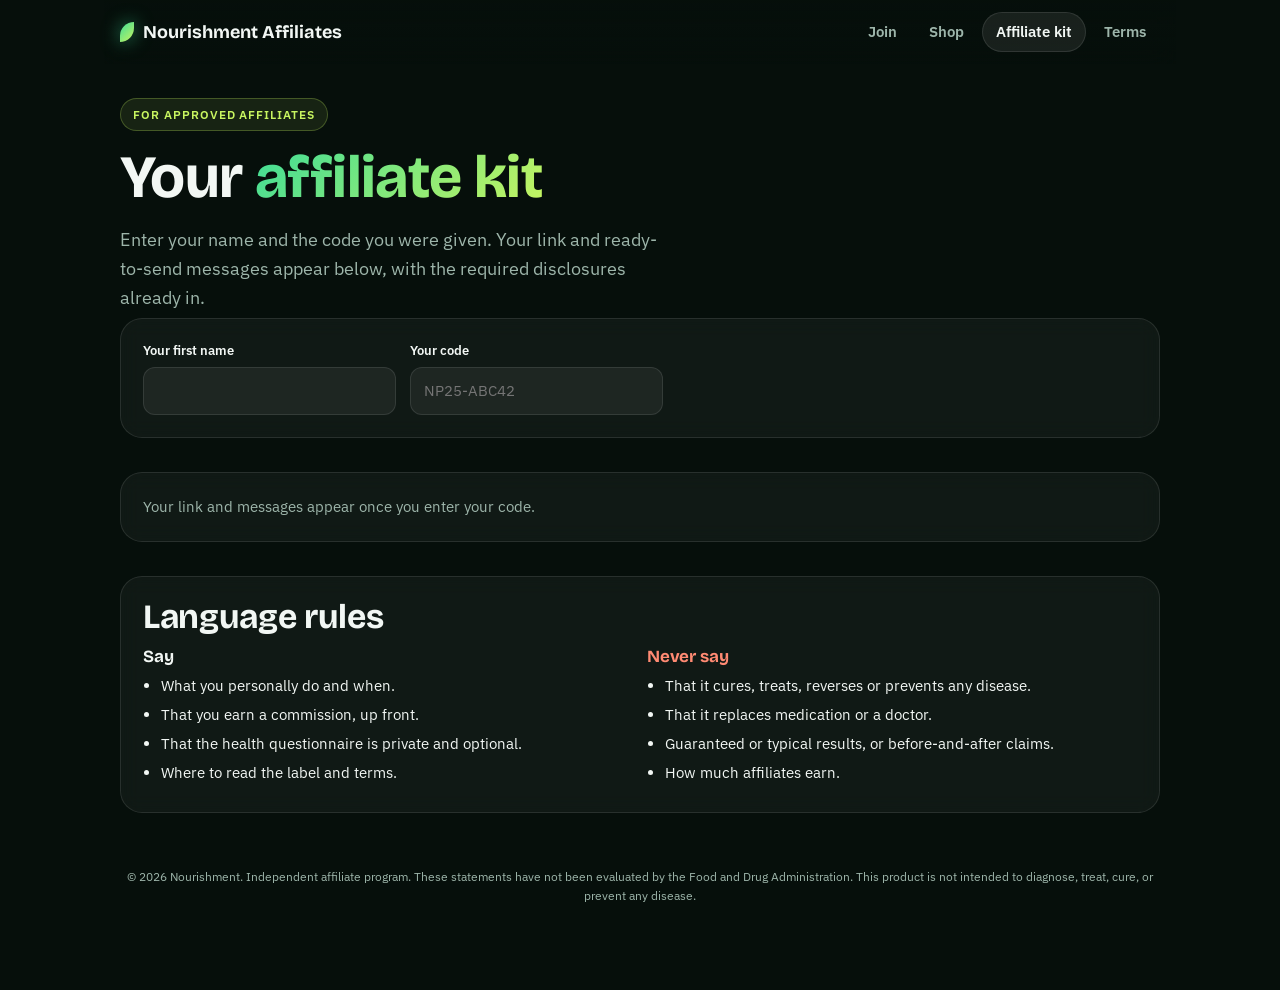
==== kit.html @ c86ba539 "Publish Nourishment affiliate program site" ====
<!doctype html><html lang="en"><head><meta charset="utf-8"><meta name="viewport" content="width=device-width,initial-scale=1"><meta name="robots" content="noindex"><title>Nourishment Affiliate Program</title>
<link rel="icon" href="data:image/svg+xml,%3Csvg xmlns='http://www.w3.org/2000/svg' viewBox='0 0 32 32'%3E%3Cpath d='M8 4c14 2 20 12 14 24C10 26 4 16 8 4z' fill='%231F5A48'/%3E%3C/svg%3E">
<link rel="stylesheet" href="https://fonts.googleapis.com/css2?family=Bricolage+Grotesque:wght@600;700&family=IBM+Plex+Sans:wght@400;500;600&family=IBM+Plex+Mono:wght@400&display=swap">
<link rel="stylesheet" href="style.css"></head><body data-page="kit"><div class="wrap"><div class="top" id="top"></div><main id="main"></main><footer id="foot"></footer></div><div id="toast" hidden></div><script src="site.js"></script></body></html>
---- style.css ----
/* Dark botanical marketplace look: black-green base, emerald-to-lime and gold accents, glowing glass cards. Single committed theme. */
:root{color-scheme:dark;--bg:#060F0B;--ink:#F2F7F4;--muted:#9DB5AA;--line:rgba(255,255,255,.1);--card:rgba(255,255,255,.045);--card2:rgba(255,255,255,.075);--g1:#3DDC97;--g2:#C8F560;--gold:#F5B942;--bad:#FF8A73;
--grad:linear-gradient(135deg,#3DDC97,#C8F560);--gold-grad:linear-gradient(135deg,#F5B942,#FF8A5C)}
*{box-sizing:border-box}html{background:var(--bg)}
body{margin:0;color:var(--ink);font:15px/1.6 'IBM Plex Sans','Segoe UI',system-ui,sans-serif;background:var(--bg);padding:0 max(16px,env(safe-area-inset-right)) 64px max(16px,env(safe-area-inset-left));overflow-x:hidden;position:relative}
body::before{content:"";position:fixed;inset:0;z-index:-1;background:radial-gradient(700px 480px at 85% -8%,rgba(61,220,151,.22),transparent 65%),radial-gradient(620px 520px at -10% 30%,rgba(245,185,66,.13),transparent 65%),radial-gradient(800px 600px at 60% 105%,rgba(200,245,96,.12),transparent 65%)}
.wrap{max-width:1040px;margin:0 auto}
h1,h2,h3{font-family:'Bricolage Grotesque','Segoe UI',system-ui,sans-serif;line-height:1.08;margin:0;text-wrap:balance;letter-spacing:-.01em}
h1{font-size:clamp(34px,8vw,60px);font-weight:700}h2{font-size:clamp(24px,4.4vw,34px);margin-bottom:12px}h3{font-size:17px;margin-bottom:4px}
p{margin:0}a{color:var(--g1)}.muted{color:var(--muted)}.small{font-size:13px}
.gt{background:var(--grad);-webkit-background-clip:text;background-clip:text;color:transparent}.gold{background:var(--gold-grad);-webkit-background-clip:text;background-clip:text;color:transparent}
.top{position:sticky;top:0;z-index:20;display:flex;flex-wrap:wrap;gap:6px 12px;align-items:center;justify-content:space-between;padding:12px 0;background:linear-gradient(rgba(6,15,11,.92),rgba(6,15,11,.6));backdrop-filter:blur(14px);margin:0 calc(-1*max(16px,env(safe-area-inset-left)));padding-left:max(16px,env(safe-area-inset-left));padding-right:max(16px,env(safe-area-inset-right))}
.brand{font:700 18px 'Bricolage Grotesque',system-ui,sans-serif;display:flex;gap:9px;align-items:center;color:var(--ink);text-decoration:none}
.brand i{width:14px;height:20px;border-radius:14px 0 14px 0;background:var(--grad);display:inline-block;box-shadow:0 0 18px rgba(61,220,151,.6)}
nav{display:flex;gap:4px;overflow-x:auto;scrollbar-width:none}nav a{padding:8px 14px;border-radius:99px;color:var(--muted);text-decoration:none;font-weight:600;white-space:nowrap}
nav a[aria-current]{background:var(--card2);color:var(--ink);box-shadow:inset 0 0 0 1px var(--line)}
.hero{display:grid;grid-template-columns:1.15fr .85fr;gap:20px;align-items:center;padding:34px 0 10px}
@media(max-width:760px){.hero{grid-template-columns:1fr}.art{order:-1;max-width:260px;margin:0 auto}}
.pillb{display:inline-flex;gap:8px;align-items:center;font-size:12px;font-weight:600;letter-spacing:.08em;text-transform:uppercase;color:var(--g2);background:rgba(200,245,96,.09);border:1px solid rgba(200,245,96,.25);border-radius:99px;padding:6px 12px;margin-bottom:14px}
.lead{font-size:18px;max-width:50ch;margin:16px 0 22px;color:var(--muted)}
.art{position:relative}.art svg{width:100%;height:auto;display:block;filter:drop-shadow(0 20px 50px rgba(61,220,151,.28))}
@media(prefers-reduced-motion:no-preference){.art svg{animation:fl 7s ease-in-out infinite}@keyframes fl{50%{transform:translateY(-10px) rotate(1.2deg)}}}
.tick{display:flex;gap:10px;overflow-x:auto;padding:6px 0 4px;scrollbar-width:none;margin:12px 0 22px}
.tick span{flex:0 0 auto;border:1px solid var(--line);background:var(--card);border-radius:99px;padding:8px 14px;font-weight:600;font-size:13px}
.tick span b{color:var(--g1)}
.tiles{display:grid;grid-template-columns:repeat(auto-fit,minmax(150px,1fr));gap:10px;margin:8px 0 28px}
.tile{border:1px solid var(--line);background:var(--card);border-radius:18px;padding:16px;position:relative;overflow:hidden}
.tile b{display:block;font:700 34px 'Bricolage Grotesque',system-ui,sans-serif;background:var(--grad);-webkit-background-clip:text;background-clip:text;color:transparent}.tile span{font-size:12.5px;color:var(--muted)}
section{margin:0 0 34px;min-width:0}
.panel{border:1px solid var(--line);background:var(--card);border-radius:22px;padding:22px;backdrop-filter:blur(10px)}
.grid{display:grid;grid-template-columns:repeat(auto-fit,minmax(min(100%,270px),1fr));gap:14px}
.card{border:1px solid var(--line);background:var(--card);border-radius:20px;padding:18px;min-width:0;transition:transform .2s,border-color .2s}
.card:hover{border-color:rgba(61,220,151,.5);transform:translateY(-3px)}
.card .ic{width:40px;height:40px;border-radius:12px;background:var(--grad);display:grid;place-items:center;color:#06240F;font-weight:800;margin-bottom:12px}
.steps{display:grid;grid-template-columns:repeat(auto-fit,minmax(min(100%,220px),1fr));gap:14px;counter-reset:s}.steps .card{counter-increment:s;overflow:hidden}
.steps .card::before{content:counter(s);display:block;font:700 56px/1 'Bricolage Grotesque',system-ui,sans-serif;color:transparent;-webkit-text-stroke:1.5px rgba(61,220,151,.6);margin-bottom:8px}
.box{overflow-x:auto;border:1px solid var(--line);border-radius:16px}table{border-collapse:collapse;width:100%;min-width:440px;font-size:14.5px}
th,td{padding:12px 14px;text-align:left;border-bottom:1px solid var(--line)}th{font-size:11.5px;letter-spacing:.07em;text-transform:uppercase;color:var(--muted);background:var(--card)}tr:last-child td{border:0}td.r,th.r{text-align:right}td b{color:var(--g2)}
.btn{font:700 15px inherit;font-family:inherit;border-radius:14px;border:0;background:var(--grad);color:#05210F;padding:13px 22px;cursor:pointer;min-height:48px;text-decoration:none;display:inline-flex;align-items:center;justify-content:center;box-shadow:0 8px 30px rgba(61,220,151,.35);transition:transform .15s,box-shadow .15s}
.btn:hover{transform:translateY(-2px);box-shadow:0 12px 38px rgba(61,220,151,.5)}
.btn.ghost{background:var(--card2);color:var(--ink);box-shadow:inset 0 0 0 1px var(--line)}.btn.pay{width:100%;min-height:54px;font-size:17px}.btn.sm{min-height:36px;padding:6px 13px;font-size:13px;border-radius:10px;box-shadow:none}
label{display:block;font-size:13px;font-weight:600;margin-bottom:5px}
input,select,textarea{font:inherit;width:100%;background:rgba(255,255,255,.06);color:var(--ink);border:1px solid var(--line);border-radius:12px;padding:11px 13px;min-height:46px}
input:focus,select:focus{outline:2px solid var(--g1);outline-offset:1px}select option{background:#0C1A14}
input[type=range]{padding:0;min-height:30px;accent-color:#3DDC97}
.fields{display:grid;grid-template-columns:repeat(auto-fit,minmax(min(100%,210px),1fr));gap:14px}.row{display:flex;flex-wrap:wrap;gap:10px;align-items:center}
pre{background:rgba(255,255,255,.05);border:1px solid var(--line);border-radius:12px;padding:13px;white-space:pre-wrap;word-break:break-word;font:12.5px/1.55 'IBM Plex Mono',ui-monospace,monospace;margin:8px 0 10px}
.asset{border-top:1px solid var(--line);padding-top:14px;margin-top:14px}.asset:first-child{border:0;margin:0;padding:0}
ul{margin:8px 0 0;padding-left:18px}li{margin:5px 0}details{border-bottom:1px solid var(--line);padding:12px 0}summary{cursor:pointer;font-weight:600;font-size:15.5px}
.price{font:700 34px 'Bricolage Grotesque',system-ui,sans-serif}.legal{font-size:12px;color:var(--muted);margin-top:12px}
.prod{display:flex;flex-direction:column;gap:10px;position:relative;overflow:hidden}.prod .pa{display:grid;place-items:center;border-radius:16px;background:radial-gradient(circle at 50% 40%,rgba(61,220,151,.22),transparent 70%);padding:6px}.prod .pa svg,.prod .pa img{width:62%;max-width:150px;height:auto;border-radius:14px}
.badge{position:absolute;top:14px;right:14px;font-size:11px;font-weight:700;background:var(--gold-grad);color:#2A1500;border-radius:99px;padding:4px 10px}
.calc{display:grid;grid-template-columns:1fr 1fr;gap:20px;align-items:center}@media(max-width:700px){.calc{grid-template-columns:1fr}}
.big{font:700 clamp(38px,9vw,60px)/1 'Bricolage Grotesque',system-ui,sans-serif}
footer{text-align:center;font-size:12px;color:var(--muted);padding:20px 0}
#toast{position:fixed;left:50%;transform:translateX(-50%);bottom:18px;background:#fff;color:#06130D;padding:11px 18px;border-radius:12px;font-weight:700;z-index:99}
:focus-visible{outline:2px solid var(--g1);outline-offset:2px}[hidden]{display:none!important}
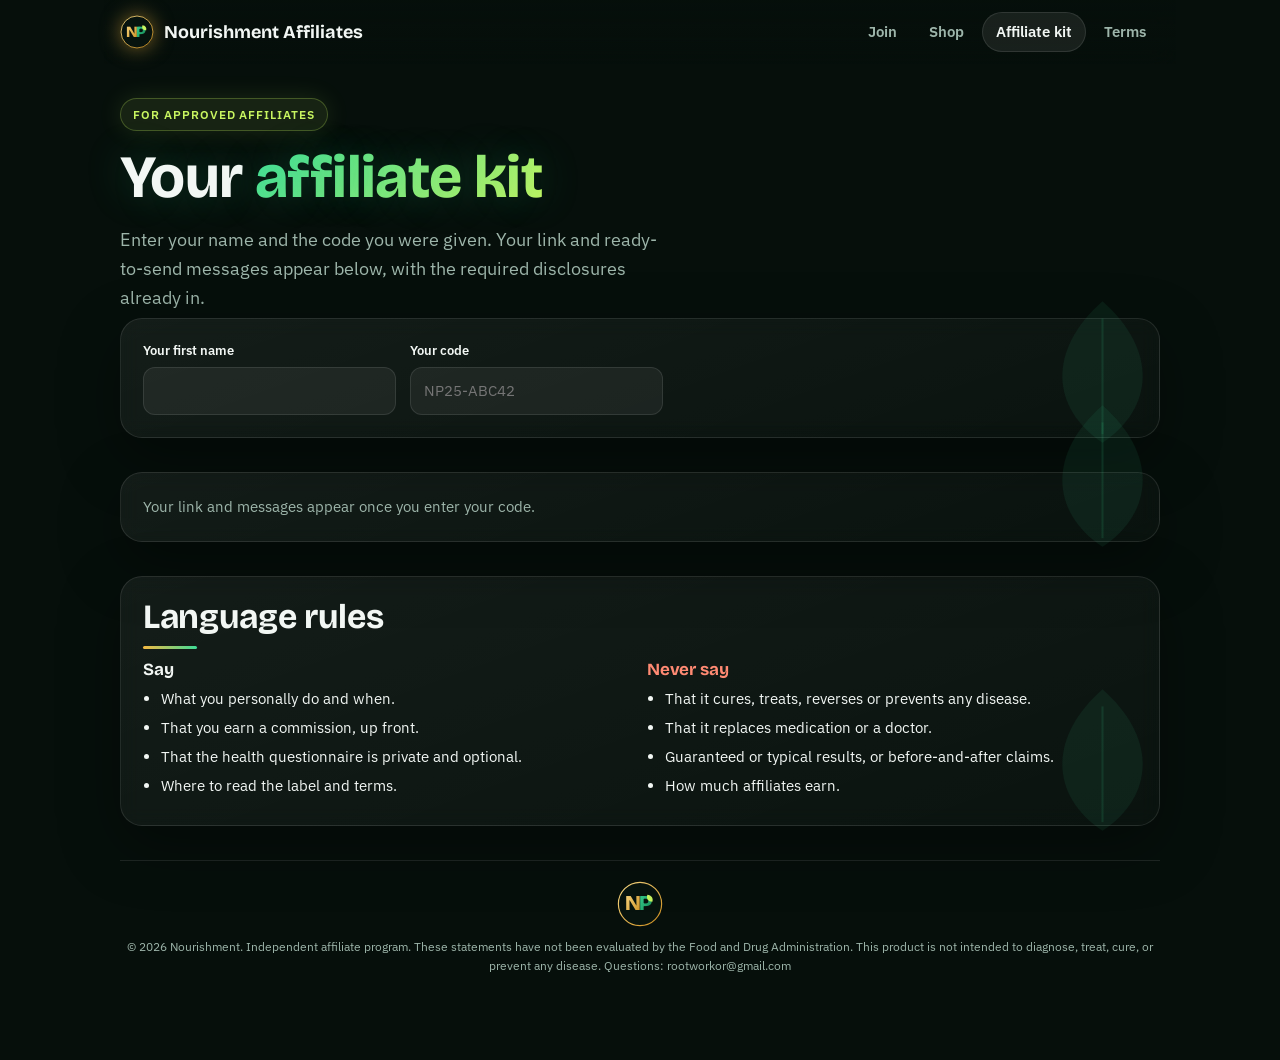
==== commit 6ba74088: "Visual upgrade: NP mark, glow accents, marquee, promo coupon, picture slots Co-Authored-By: Claude S" ====
--- a/kit.html
+++ b/kit.html
@@ -1,4 +1,4 @@
 <!doctype html><html lang="en"><head><meta charset="utf-8"><meta name="viewport" content="width=device-width,initial-scale=1"><meta name="robots" content="noindex"><title>Nourishment Affiliate Program</title>
 <link rel="icon" href="data:image/svg+xml,%3Csvg xmlns='http://www.w3.org/2000/svg' viewBox='0 0 32 32'%3E%3Cpath d='M8 4c14 2 20 12 14 24C10 26 4 16 8 4z' fill='%231F5A48'/%3E%3C/svg%3E">
 <link rel="stylesheet" href="https://fonts.googleapis.com/css2?family=Bricolage+Grotesque:wght@600;700&family=IBM+Plex+Sans:wght@400;500;600&family=IBM+Plex+Mono:wght@400&display=swap">
-<link rel="stylesheet" href="style.css"></head><body data-page="kit"><div class="wrap"><div class="top" id="top"></div><main id="main"></main><footer id="foot"></footer></div><div id="toast" hidden></div><script src="site.js"></script></body></html>
+<link rel="stylesheet" href="style.css"></head><body data-page="kit"><div class="wrap"><div class="top" id="top"></div><main id="main"></main><footer id="foot"></footer></div><div id="toast" hidden></div><script src="site.js"></script><script src="art.js"></script></body></html>
